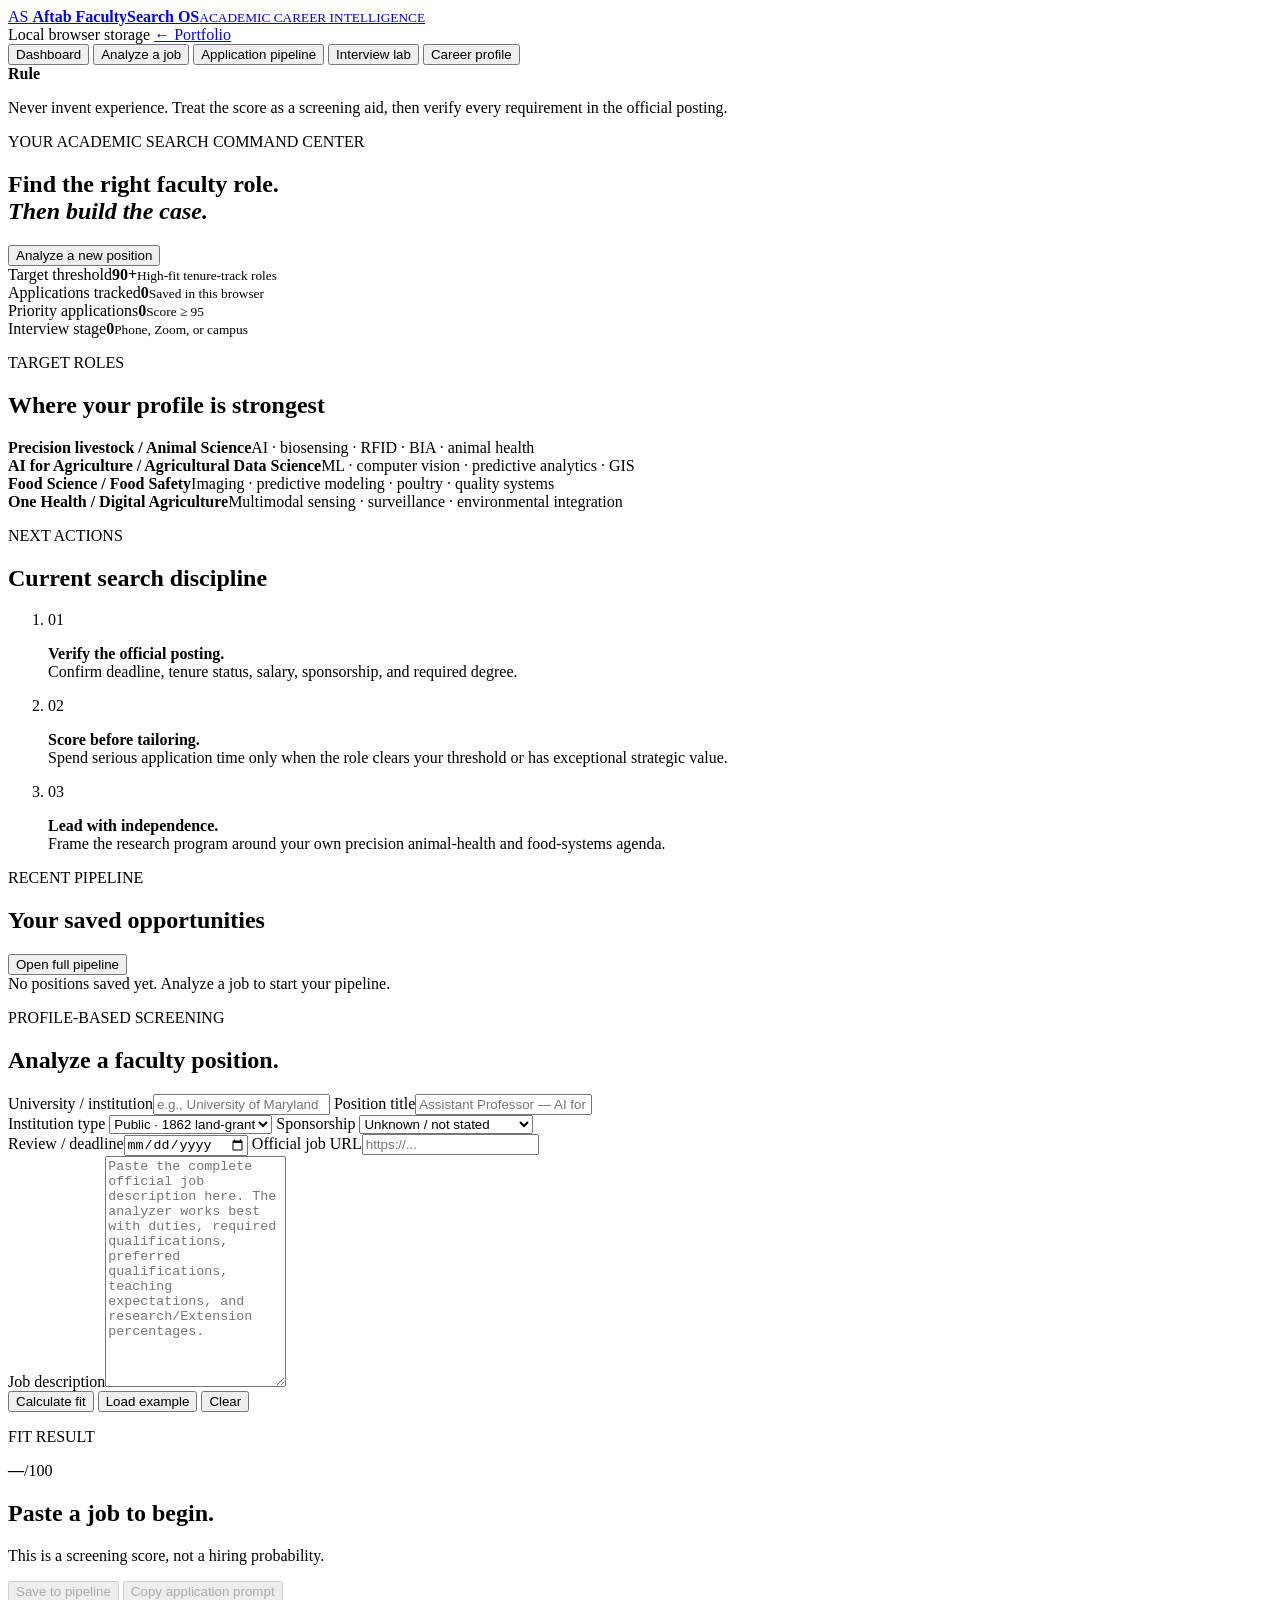
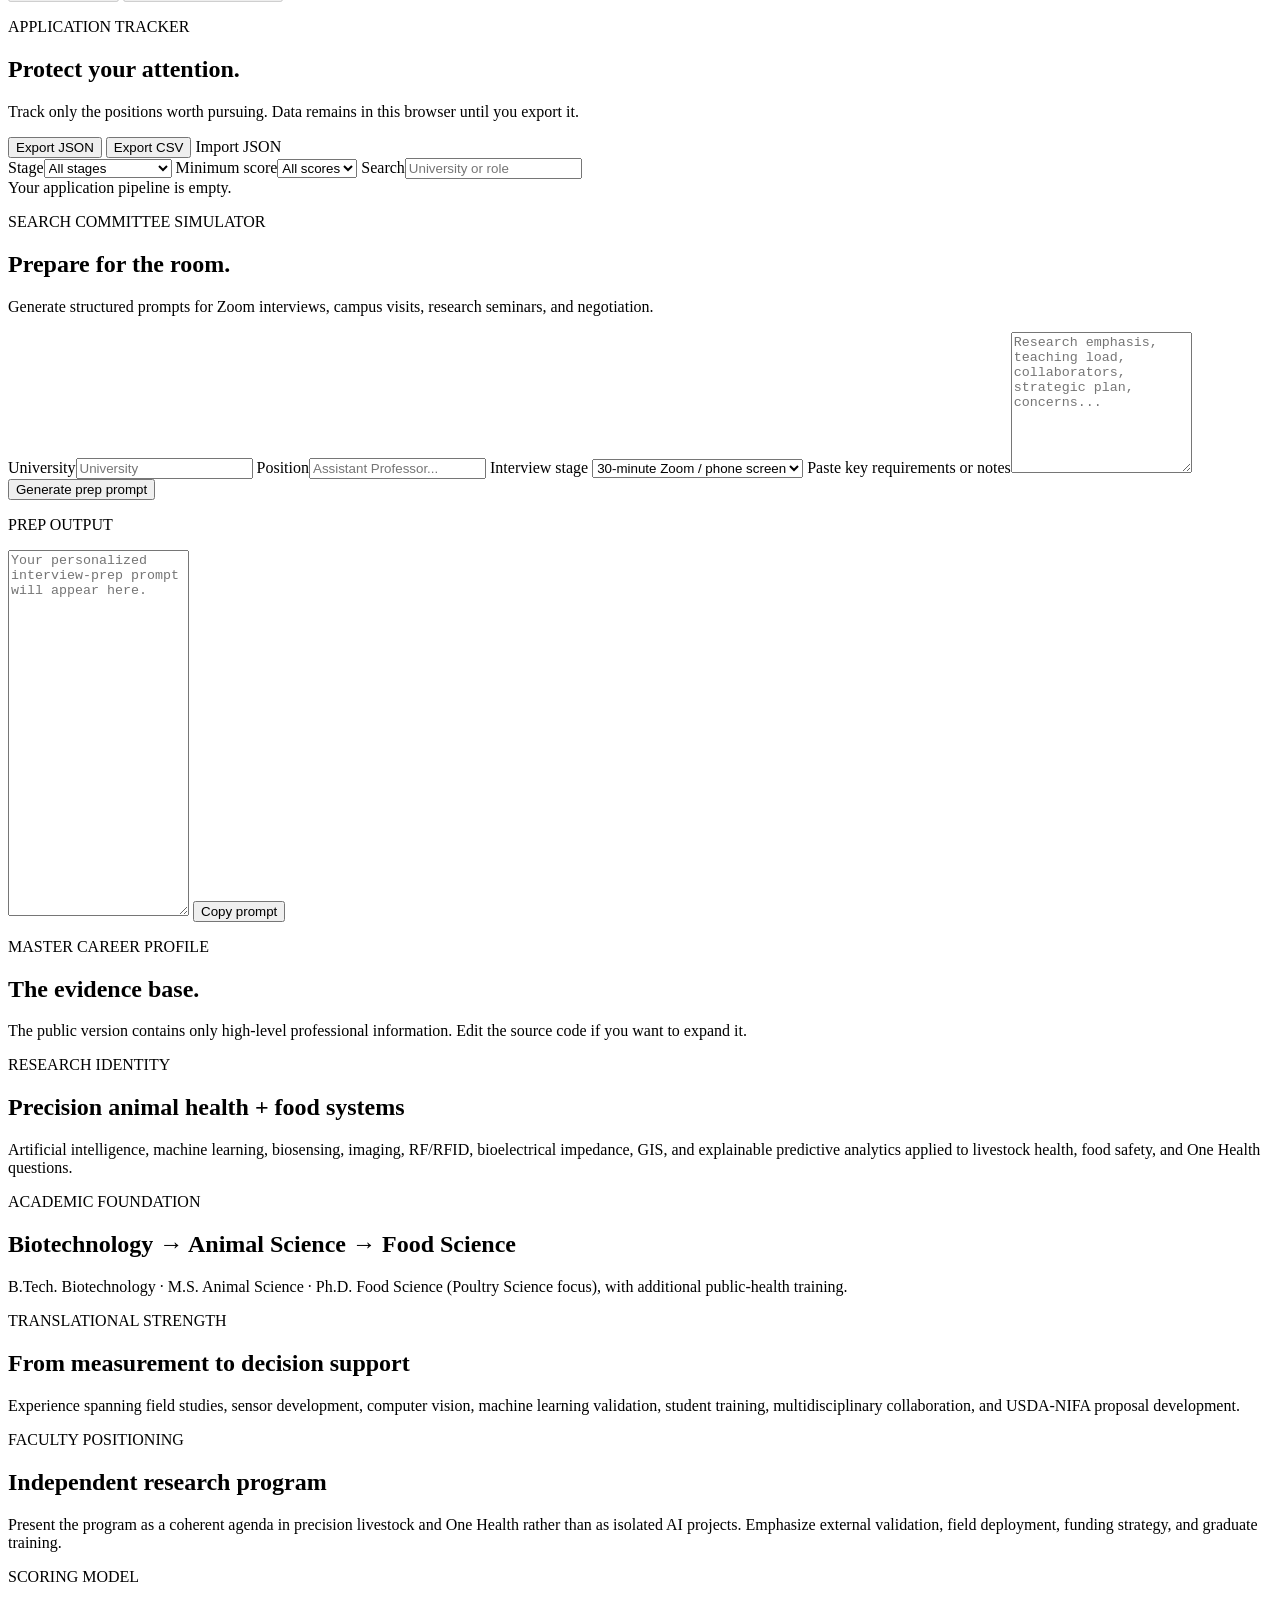
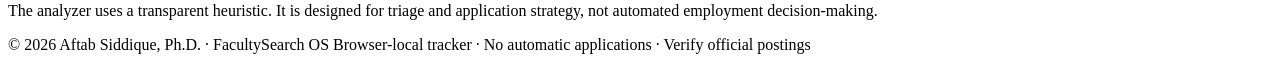
==== facultysearch/index.html @ b9c97f7c "Add FacultySearch OS web app" ====
<!doctype html>
<html lang="en">
<head>
  <meta charset="utf-8">
  <meta name="viewport" content="width=device-width,initial-scale=1">
  <meta name="description" content="Aftab FacultySearch OS — a private-in-browser academic job search dashboard for tenure-track faculty opportunities.">
  <title>Aftab FacultySearch OS</title>
  <link rel="stylesheet" href="styles.css">
</head>
<body>
  <header class="topbar">
    <a class="brand" href="../">
      <span class="brand-mark">AS</span>
      <span><strong>Aftab FacultySearch OS</strong><small>ACADEMIC CAREER INTELLIGENCE</small></span>
    </a>
    <div class="top-actions">
      <span class="privacy-pill">Local browser storage</span>
      <a class="ghost-link" href="../">← Portfolio</a>
    </div>
  </header>

  <div class="shell">
    <aside class="sidebar" aria-label="FacultySearch navigation">
      <nav>
        <button class="nav-item active" data-view="dashboard">Dashboard</button>
        <button class="nav-item" data-view="analyze">Analyze a job</button>
        <button class="nav-item" data-view="pipeline">Application pipeline</button>
        <button class="nav-item" data-view="interview">Interview lab</button>
        <button class="nav-item" data-view="profile">Career profile</button>
      </nav>
      <div class="side-note">
        <strong>Rule</strong>
        <p>Never invent experience. Treat the score as a screening aid, then verify every requirement in the official posting.</p>
      </div>
    </aside>

    <main class="workspace">
      <section class="view active" id="view-dashboard">
        <div class="page-head">
          <div>
            <p class="eyebrow">YOUR ACADEMIC SEARCH COMMAND CENTER</p>
            <h1>Find the right faculty role.<br><em>Then build the case.</em></h1>
          </div>
          <button class="primary" data-jump="analyze">Analyze a new position</button>
        </div>

        <div class="metric-grid">
          <article class="metric-card"><span>Target threshold</span><strong>90+</strong><small>High-fit tenure-track roles</small></article>
          <article class="metric-card"><span>Applications tracked</span><strong id="metric-total">0</strong><small>Saved in this browser</small></article>
          <article class="metric-card"><span>Priority applications</span><strong id="metric-priority">0</strong><small>Score ≥ 95</small></article>
          <article class="metric-card"><span>Interview stage</span><strong id="metric-interviews">0</strong><small>Phone, Zoom, or campus</small></article>
        </div>

        <div class="two-col">
          <section class="panel">
            <div class="panel-head">
              <div><p class="eyebrow">TARGET ROLES</p><h2>Where your profile is strongest</h2></div>
            </div>
            <div class="role-list">
              <div><b>Precision livestock / Animal Science</b><span>AI · biosensing · RFID · BIA · animal health</span></div>
              <div><b>AI for Agriculture / Agricultural Data Science</b><span>ML · computer vision · predictive analytics · GIS</span></div>
              <div><b>Food Science / Food Safety</b><span>Imaging · predictive modeling · poultry · quality systems</span></div>
              <div><b>One Health / Digital Agriculture</b><span>Multimodal sensing · surveillance · environmental integration</span></div>
            </div>
          </section>

          <section class="panel">
            <div class="panel-head">
              <div><p class="eyebrow">NEXT ACTIONS</p><h2>Current search discipline</h2></div>
            </div>
            <ol class="action-list">
              <li><span>01</span><p><b>Verify the official posting.</b><br>Confirm deadline, tenure status, salary, sponsorship, and required degree.</p></li>
              <li><span>02</span><p><b>Score before tailoring.</b><br>Spend serious application time only when the role clears your threshold or has exceptional strategic value.</p></li>
              <li><span>03</span><p><b>Lead with independence.</b><br>Frame the research program around your own precision animal-health and food-systems agenda.</p></li>
            </ol>
          </section>
        </div>

        <section class="panel">
          <div class="panel-head">
            <div><p class="eyebrow">RECENT PIPELINE</p><h2>Your saved opportunities</h2></div>
            <button class="secondary" data-jump="pipeline">Open full pipeline</button>
          </div>
          <div id="dashboard-jobs" class="job-list empty-state">No positions saved yet. Analyze a job to start your pipeline.</div>
        </section>
      </section>

      <section class="view" id="view-analyze">
        <div class="page-head compact">
          <div><p class="eyebrow">PROFILE-BASED SCREENING</p><h1>Analyze a faculty position.</h1></div>
        </div>

        <div class="analyzer-grid">
          <form id="job-form" class="panel form-panel">
            <div class="field-row">
              <label>University / institution<input id="job-university" type="text" placeholder="e.g., University of Maryland"></label>
              <label>Position title<input id="job-title" type="text" placeholder="Assistant Professor — AI for Agriculture"></label>
            </div>
            <div class="field-row">
              <label>Institution type
                <select id="job-institution-type">
                  <option value="public1862">Public · 1862 land-grant</option>
                  <option value="public1890">Public · 1890 land-grant</option>
                  <option value="public">Public · non-land-grant</option>
                  <option value="private">Private</option>
                  <option value="other">Other / unknown</option>
                </select>
              </label>
              <label>Sponsorship
                <select id="job-sponsorship">
                  <option value="unknown">Unknown / not stated</option>
                  <option value="yes">Available / acceptable</option>
                  <option value="no">No employer sponsorship</option>
                </select>
              </label>
            </div>
            <div class="field-row">
              <label>Review / deadline<input id="job-deadline" type="date"></label>
              <label>Official job URL<input id="job-url" type="url" placeholder="https://..."></label>
            </div>
            <label>Job description<textarea id="job-description" rows="15" placeholder="Paste the complete official job description here. The analyzer works best with duties, required qualifications, preferred qualifications, teaching expectations, and research/Extension percentages."></textarea></label>
            <div class="form-actions">
              <button type="submit" class="primary">Calculate fit</button>
              <button type="button" class="secondary" id="load-sample">Load example</button>
              <button type="reset" class="text-button">Clear</button>
            </div>
          </form>

          <aside class="panel score-panel" id="score-panel">
            <p class="eyebrow">FIT RESULT</p>
            <div class="score-ring"><strong id="fit-score">—</strong><span>/100</span></div>
            <h2 id="fit-label">Paste a job to begin.</h2>
            <p id="fit-summary">This is a screening score, not a hiring probability.</p>
            <div id="score-breakdown" class="breakdown"></div>
            <div id="gap-list" class="gaps"></div>
            <div class="stack-actions">
              <button class="primary" id="save-job" disabled>Save to pipeline</button>
              <button class="secondary" id="copy-application-prompt" disabled>Copy application prompt</button>
            </div>
          </aside>
        </div>
      </section>

      <section class="view" id="view-pipeline">
        <div class="page-head compact">
          <div><p class="eyebrow">APPLICATION TRACKER</p><h1>Protect your attention.</h1><p>Track only the positions worth pursuing. Data remains in this browser until you export it.</p></div>
          <div class="head-actions">
            <button class="secondary" id="export-json">Export JSON</button>
            <button class="secondary" id="export-csv">Export CSV</button>
            <label class="secondary file-button">Import JSON<input id="import-json" type="file" accept="application/json" hidden></label>
          </div>
        </div>

        <div class="pipeline-controls panel">
          <label>Stage<select id="filter-stage"><option value="all">All stages</option><option>Considering</option><option>Preparing</option><option>Applied</option><option>Interview</option><option>Campus interview</option><option>Offer</option><option>Closed</option></select></label>
          <label>Minimum score<select id="filter-score"><option value="0">All scores</option><option value="90">90+</option><option value="95">95+</option></select></label>
          <label>Search<input id="filter-query" type="search" placeholder="University or role"></label>
        </div>

        <div id="pipeline-list" class="job-list empty-state">Your application pipeline is empty.</div>
      </section>

      <section class="view" id="view-interview">
        <div class="page-head compact">
          <div><p class="eyebrow">SEARCH COMMITTEE SIMULATOR</p><h1>Prepare for the room.</h1><p>Generate structured prompts for Zoom interviews, campus visits, research seminars, and negotiation.</p></div>
        </div>

        <div class="two-col">
          <section class="panel form-panel">
            <label>University<input id="interview-university" type="text" placeholder="University"></label>
            <label>Position<input id="interview-role" type="text" placeholder="Assistant Professor..."></label>
            <label>Interview stage
              <select id="interview-stage">
                <option>30-minute Zoom / phone screen</option>
                <option>Campus interview</option>
                <option>Research seminar / job talk</option>
                <option>Dean / chair interview</option>
                <option>Startup and salary negotiation</option>
              </select>
            </label>
            <label>Paste key requirements or notes<textarea id="interview-notes" rows="9" placeholder="Research emphasis, teaching load, collaborators, strategic plan, concerns..."></textarea></label>
            <button class="primary" id="generate-interview-prompt">Generate prep prompt</button>
          </section>

          <section class="panel">
            <p class="eyebrow">PREP OUTPUT</p>
            <textarea id="interview-output" class="prompt-output" rows="24" readonly placeholder="Your personalized interview-prep prompt will appear here."></textarea>
            <button class="secondary" id="copy-interview-prompt">Copy prompt</button>
          </section>
        </div>
      </section>

      <section class="view" id="view-profile">
        <div class="page-head compact">
          <div><p class="eyebrow">MASTER CAREER PROFILE</p><h1>The evidence base.</h1><p>The public version contains only high-level professional information. Edit the source code if you want to expand it.</p></div>
        </div>

        <div class="profile-grid">
          <article class="panel"><p class="eyebrow">RESEARCH IDENTITY</p><h2>Precision animal health + food systems</h2><p>Artificial intelligence, machine learning, biosensing, imaging, RF/RFID, bioelectrical impedance, GIS, and explainable predictive analytics applied to livestock health, food safety, and One Health questions.</p></article>
          <article class="panel"><p class="eyebrow">ACADEMIC FOUNDATION</p><h2>Biotechnology → Animal Science → Food Science</h2><p>B.Tech. Biotechnology · M.S. Animal Science · Ph.D. Food Science (Poultry Science focus), with additional public-health training.</p></article>
          <article class="panel"><p class="eyebrow">TRANSLATIONAL STRENGTH</p><h2>From measurement to decision support</h2><p>Experience spanning field studies, sensor development, computer vision, machine learning validation, student training, multidisciplinary collaboration, and USDA-NIFA proposal development.</p></article>
          <article class="panel"><p class="eyebrow">FACULTY POSITIONING</p><h2>Independent research program</h2><p>Present the program as a coherent agenda in precision livestock and One Health rather than as isolated AI projects. Emphasize external validation, field deployment, funding strategy, and graduate training.</p></article>
        </div>

        <section class="panel">
          <p class="eyebrow">SCORING MODEL</p>
          <div class="weight-grid" id="weight-grid"></div>
          <p class="fine-print">The analyzer uses a transparent heuristic. It is designed for triage and application strategy, not automated employment decision-making.</p>
        </section>
      </section>
    </main>
  </div>

  <footer>
    <span>© 2026 Aftab Siddique, Ph.D. · FacultySearch OS</span>
    <span>Browser-local tracker · No automatic applications · Verify official postings</span>
  </footer>

  <script src="app.js"></script>
</body>
</html>
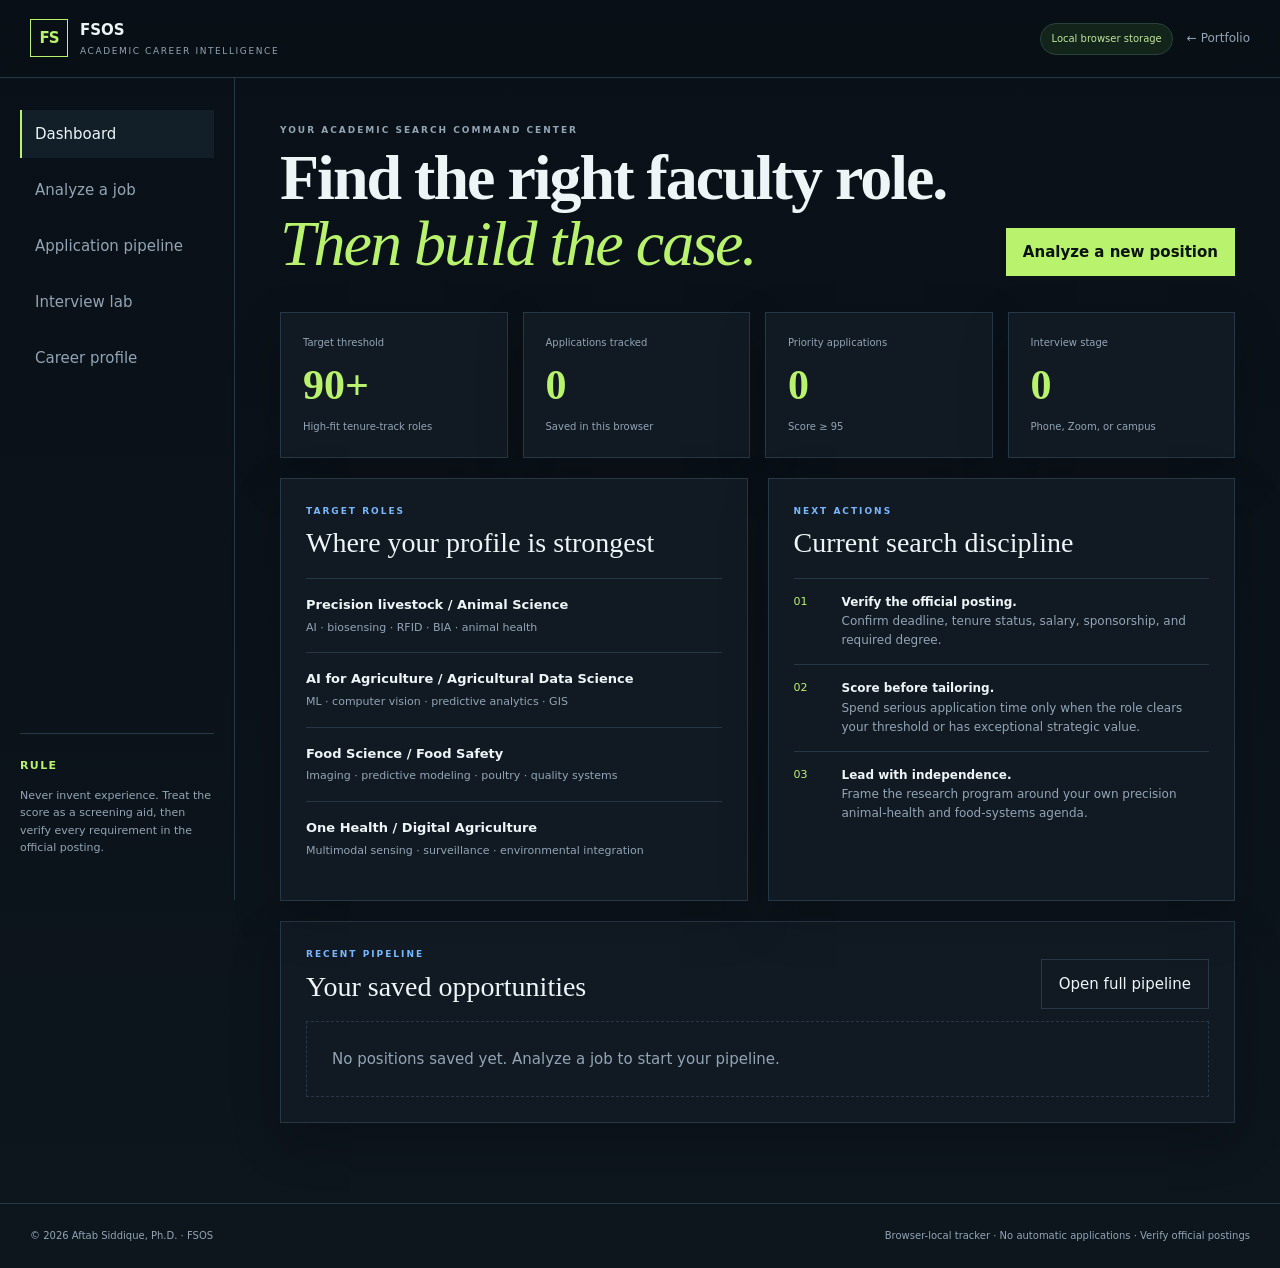
==== commit 84765fd5: "Rename FacultySearch OS branding to FSOS" ====
--- a/facultysearch/index.html
+++ b/facultysearch/index.html
@@ -3,15 +3,15 @@
 <head>
   <meta charset="utf-8">
   <meta name="viewport" content="width=device-width,initial-scale=1">
-  <meta name="description" content="Aftab FacultySearch OS — a private-in-browser academic job search dashboard for tenure-track faculty opportunities.">
-  <title>Aftab FacultySearch OS</title>
+  <meta name="description" content="FSOS — a private-in-browser academic job search dashboard for tenure-track faculty opportunities.">
+  <title>FSOS</title>
   <link rel="stylesheet" href="styles.css">
 </head>
 <body>
   <header class="topbar">
     <a class="brand" href="../">
-      <span class="brand-mark">AS</span>
-      <span><strong>Aftab FacultySearch OS</strong><small>ACADEMIC CAREER INTELLIGENCE</small></span>
+      <span class="brand-mark">FS</span>
+      <span><strong>FSOS</strong><small>ACADEMIC CAREER INTELLIGENCE</small></span>
     </a>
     <div class="top-actions">
       <span class="privacy-pill">Local browser storage</span>
@@ -20,7 +20,7 @@
   </header>
 
   <div class="shell">
-    <aside class="sidebar" aria-label="FacultySearch navigation">
+    <aside class="sidebar" aria-label="FSOS navigation">
       <nav>
         <button class="nav-item active" data-view="dashboard">Dashboard</button>
         <button class="nav-item" data-view="analyze">Analyze a job</button>
@@ -212,7 +212,7 @@
   </div>
 
   <footer>
-    <span>© 2026 Aftab Siddique, Ph.D. · FacultySearch OS</span>
+    <span>© 2026 Aftab Siddique, Ph.D. · FSOS</span>
     <span>Browser-local tracker · No automatic applications · Verify official postings</span>
   </footer>
 
--- a/facultysearch/styles.css
+++ b/facultysearch/styles.css
@@ -0,0 +1,23 @@
+:root{
+  --bg:#0b1117;--panel:#111a23;--panel2:#16222e;--ink:#edf5f7;--muted:#92a5b5;
+  --line:#263746;--accent:#b9f26c;--blue:#79b7ff;--gold:#f2c96c;--red:#ff8d8d;
+  --shadow:0 18px 45px rgba(0,0,0,.22)
+}
+*{box-sizing:border-box}html{scroll-behavior:smooth}body{margin:0;background:linear-gradient(180deg,#091017 0,#0d151d 100%);color:var(--ink);font:15px/1.6 Inter,ui-sans-serif,system-ui,-apple-system,BlinkMacSystemFont,"Segoe UI",sans-serif;min-height:100vh}
+a{color:inherit;text-decoration:none}button,input,select,textarea{font:inherit}button{cursor:pointer}.topbar{height:78px;padding:0 30px;border-bottom:1px solid var(--line);display:flex;align-items:center;justify-content:space-between;position:sticky;top:0;background:rgba(9,16,23,.94);backdrop-filter:blur(14px);z-index:20}
+.brand{display:flex;align-items:center;gap:12px}.brand-mark{width:38px;height:38px;border:1px solid var(--accent);display:grid;place-items:center;color:var(--accent);font-weight:800;letter-spacing:-1px}.brand strong{display:block;font-size:15px}.brand small{display:block;font-size:9px;color:var(--muted);letter-spacing:1.6px;margin-top:2px}.top-actions{display:flex;align-items:center;gap:14px}.privacy-pill{border:1px solid #28423a;color:#bfe49d;background:#13241b;padding:7px 10px;border-radius:30px;font-size:10px}.ghost-link{font-size:12px;color:var(--muted)}
+.shell{display:grid;grid-template-columns:235px minmax(0,1fr);max-width:1500px;margin:auto}.sidebar{border-right:1px solid var(--line);min-height:calc(100vh - 78px);padding:32px 20px;position:sticky;top:78px;height:calc(100vh - 78px);display:flex;flex-direction:column;justify-content:space-between}.sidebar nav{display:grid;gap:8px}.nav-item{border:0;background:transparent;color:var(--muted);text-align:left;padding:12px 13px;border-left:2px solid transparent}.nav-item:hover,.nav-item.active{color:var(--ink);background:#121e28;border-left-color:var(--accent)}.side-note{border-top:1px solid var(--line);padding-top:18px}.side-note strong{color:var(--accent);font-size:11px;text-transform:uppercase;letter-spacing:1.4px}.side-note p{font-size:11px;color:var(--muted)}
+.workspace{padding:45px 45px 80px;min-width:0}.view{display:none}.view.active{display:block}.page-head{display:flex;align-items:end;justify-content:space-between;gap:35px;margin-bottom:36px}.page-head.compact{align-items:flex-start}.page-head h1{font:600 clamp(38px,5vw,70px)/1.02 Georgia,serif;letter-spacing:-2px;margin:7px 0 0}.page-head h1 em{font-weight:400;color:var(--accent)}.page-head p{color:var(--muted);max-width:760px}.eyebrow{font-size:9px;letter-spacing:2px;color:var(--blue);font-weight:800;margin:0 0 8px;text-transform:uppercase}
+.primary,.secondary,.text-button,.file-button{border:0;padding:12px 17px}.primary{background:var(--accent);color:#0a130d;font-weight:800}.primary:hover{filter:brightness(1.04)}.primary:disabled{opacity:.38;cursor:not-allowed}.secondary,.file-button{background:transparent;color:var(--ink);border:1px solid var(--line)}.secondary:hover,.file-button:hover{border-color:#4c667a}.text-button{background:transparent;color:var(--muted)}.head-actions,.form-actions,.stack-actions{display:flex;gap:10px;flex-wrap:wrap}.stack-actions{margin-top:20px}
+.metric-grid{display:grid;grid-template-columns:repeat(4,1fr);gap:15px;margin-bottom:20px}.metric-card{background:var(--panel);border:1px solid var(--line);padding:22px;box-shadow:var(--shadow)}.metric-card span,.metric-card small{display:block;color:var(--muted);font-size:10px}.metric-card strong{font:600 42px/1 Georgia,serif;display:block;margin:13px 0;color:var(--accent)}
+.two-col{display:grid;grid-template-columns:1fr 1fr;gap:20px;margin-bottom:20px}.panel{background:var(--panel);border:1px solid var(--line);padding:25px;box-shadow:var(--shadow)}.panel h2{font:500 28px/1.2 Georgia,serif;margin:6px 0 18px}.panel-head{display:flex;justify-content:space-between;align-items:center;gap:20px}.role-list>div{padding:16px 0;border-top:1px solid var(--line)}.role-list b{display:block;font-size:13px}.role-list span{display:block;color:var(--muted);font-size:11px;margin-top:3px}.action-list{margin:0;padding:0;list-style:none}.action-list li{display:grid;grid-template-columns:38px 1fr;gap:10px;padding:14px 0;border-top:1px solid var(--line)}.action-list li>span{color:var(--accent);font-size:11px}.action-list p{margin:0;color:var(--muted);font-size:12px}.action-list b{color:var(--ink)}
+.analyzer-grid{display:grid;grid-template-columns:minmax(0,1.45fr) minmax(330px,.75fr);gap:20px;align-items:start}.form-panel{display:grid;gap:15px}.field-row{display:grid;grid-template-columns:1fr 1fr;gap:14px}label{font-size:10px;color:var(--muted);letter-spacing:.3px}input,select,textarea{display:block;width:100%;margin-top:6px;background:#0d151d;color:var(--ink);border:1px solid var(--line);padding:12px;outline:none}textarea{resize:vertical;line-height:1.55}input:focus,select:focus,textarea:focus{border-color:var(--blue);box-shadow:0 0 0 2px rgba(121,183,255,.08)}
+.score-panel{position:sticky;top:98px}.score-ring{width:150px;height:150px;border-radius:50%;border:9px solid #20313f;display:flex;align-items:center;justify-content:center;margin:20px 0;background:radial-gradient(circle,#12202a,#0e171f)}.score-ring strong{font:600 58px/1 Georgia,serif;color:var(--accent)}.score-ring span{color:var(--muted);align-self:flex-end;margin:0 0 33px 2px}.score-panel>p{color:var(--muted)}.breakdown{margin-top:18px}.break-row{display:grid;grid-template-columns:1fr auto;gap:14px;padding:9px 0;border-top:1px solid var(--line);font-size:11px}.break-row span{color:var(--muted)}.break-row b{color:var(--ink)}.gaps{margin-top:18px}.gap{border-left:3px solid var(--gold);padding:8px 10px;margin:8px 0;background:#1b1d1a;color:#d9d2af;font-size:11px}.gap.critical{border-left-color:var(--red);background:#231819;color:#ffd0d0}
+.pipeline-controls{display:grid;grid-template-columns:180px 160px minmax(240px,1fr);gap:14px;margin-bottom:18px}.job-list{display:grid;gap:12px}.job-list.empty-state{color:var(--muted);border:1px dashed var(--line);padding:25px}.job-card{background:var(--panel);border:1px solid var(--line);padding:20px;display:grid;grid-template-columns:86px minmax(0,1fr) 210px;gap:20px;align-items:start}.score-badge{width:70px;height:70px;border-radius:50%;border:5px solid #2a3c49;display:grid;place-items:center;font:600 25px Georgia,serif}.score-badge.high{color:var(--accent);border-color:#3d633b}.score-badge.medium{color:var(--gold);border-color:#654f2e}.job-card h3{margin:0 0 5px;font:500 23px/1.2 Georgia,serif}.job-card .meta{color:var(--muted);font-size:11px;margin-bottom:10px}.tag-row{display:flex;gap:7px;flex-wrap:wrap}.tag{font-size:9px;border:1px solid var(--line);padding:4px 7px;color:var(--muted)}.job-card-actions{display:grid;gap:8px}.job-card-actions select{margin:0}.job-card-actions a,.job-card-actions button{font-size:10px}.delete-btn{background:transparent;color:#ffaaaa;border:0;text-align:left;padding:4px 0}
+.prompt-output{min-height:470px}.profile-grid{display:grid;grid-template-columns:1fr 1fr;gap:20px;margin-bottom:20px}.profile-grid p{color:var(--muted)}.weight-grid{display:grid;grid-template-columns:repeat(2,1fr);gap:0 25px}.weight-item{display:grid;grid-template-columns:1fr auto;gap:12px;padding:10px 0;border-top:1px solid var(--line);font-size:11px}.weight-item span{color:var(--muted)}.fine-print{font-size:10px;color:var(--muted);margin:18px 0 0}
+footer{border-top:1px solid var(--line);padding:24px 30px;color:var(--muted);font-size:10px;display:flex;justify-content:space-between;gap:20px}
+.status-strong{color:var(--accent)}.status-good{color:#d9e695}.status-stretch{color:var(--gold)}.status-skip{color:var(--red)}
+.toast{position:fixed;right:20px;bottom:20px;background:#17242d;border:1px solid #3b5364;padding:11px 15px;box-shadow:var(--shadow);font-size:11px;z-index:50}
+@media(max-width:1050px){.shell{grid-template-columns:190px 1fr}.workspace{padding:35px 25px 70px}.metric-grid{grid-template-columns:1fr 1fr}.analyzer-grid{grid-template-columns:1fr}.score-panel{position:static}.job-card{grid-template-columns:75px 1fr}.job-card-actions{grid-column:2}}
+@media(max-width:760px){.topbar{height:auto;min-height:72px;padding:14px 18px;align-items:flex-start}.privacy-pill{display:none}.shell{display:block}.sidebar{position:static;height:auto;min-height:0;border-right:0;border-bottom:1px solid var(--line);padding:10px 18px}.sidebar nav{display:flex;overflow-x:auto}.nav-item{white-space:nowrap;border-left:0;border-bottom:2px solid transparent}.nav-item.active{border-left:0;border-bottom-color:var(--accent)}.side-note{display:none}.workspace{padding:28px 18px 60px}.page-head{display:block}.page-head .primary{margin-top:20px}.metric-grid,.two-col,.profile-grid,.weight-grid{grid-template-columns:1fr}.field-row{grid-template-columns:1fr}.pipeline-controls{grid-template-columns:1fr}.job-card{grid-template-columns:65px 1fr;gap:13px}.job-card-actions{grid-column:1/-1}.head-actions{margin-top:18px}.top-actions{gap:9px}.ghost-link{font-size:11px}footer{flex-direction:column;padding:20px 18px}.page-head h1{font-size:44px}}
+@media(prefers-reduced-motion:reduce){*{scroll-behavior:auto!important}}
